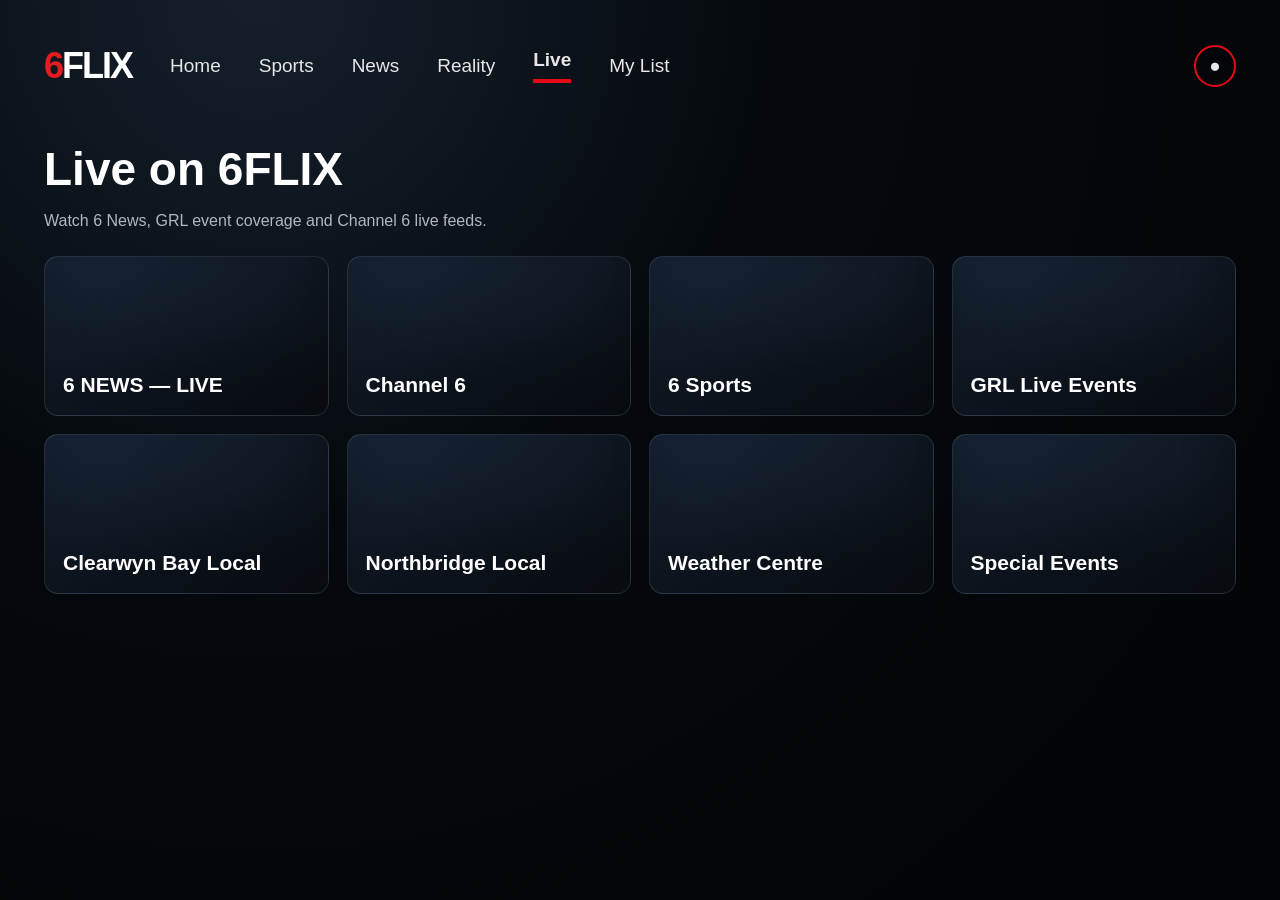
==== live.html @ b38acb1f "Add files via upload" ====
<!doctype html><html lang="en"><head><meta charset="utf-8"><meta name="viewport" content="width=device-width,initial-scale=1"><title>6FLIX — Live</title><link rel="stylesheet" href="style.css"></head><body><main class="generated"><nav class="gen-nav"><div class="brand"><b>6</b>FLIX</div><a href="index.html">Home</a><a href="sports.html">Sports</a><a href="news.html">News</a><a href="reality.html">Reality</a><a class="active" href="live.html">Live</a><a href="my-list.html">My List</a><div class="spacer"></div><a href="profiles.html" class="profile-dot">●</a></nav><h1 class="page-title">Live on 6FLIX</h1><p class="sub">Watch 6 News, GRL event coverage and Channel 6 live feeds.</p><section class="grid"><div class="card">6 NEWS — LIVE</div><div class="card">Channel 6</div><div class="card">6 Sports</div><div class="card">GRL Live Events</div><div class="card">Clearwyn Bay Local</div><div class="card">Northbridge Local</div><div class="card">Weather Centre</div><div class="card">Special Events</div></section></main></body></html>
---- style.css ----
:root{--red:#e50914;--panel:#091119;--muted:#aab2bc;--white:#fff}
*{box-sizing:border-box}html,body{margin:0;background:#03070b;color:#fff;font-family:Inter,Segoe UI,Arial,sans-serif;min-height:100%;overflow-x:hidden}a{color:inherit;text-decoration:none}
.app{width:100%;min-height:100vh;background:#03070b}.screen{position:relative;width:100%;max-width:1920px;margin:0 auto;aspect-ratio:1672/941;min-height:min(100vh,941px);background:#03070b;overflow:hidden}.screen>img.bg{position:absolute;inset:0;width:100%;height:100%;object-fit:cover;display:block;user-select:none;-webkit-user-drag:none}
.hotspot{position:absolute;z-index:5;border-radius:10px;cursor:pointer}.hotspot:focus-visible{outline:3px solid #fff;outline-offset:2px}.hotspot:hover{background:rgba(255,255,255,.035)}
.nav-home{left:12.4%;top:1.2%;width:5.8%;height:5.5%}.nav-sports{left:19.3%;top:1.2%;width:6.2%;height:5.5%}.nav-news{left:25.6%;top:1.2%;width:5.5%;height:5.5%}.nav-reality{left:31.6%;top:1.2%;width:6.2%;height:5.5%}.nav-live{left:37.3%;top:1.2%;width:5%;height:5.5%}.nav-list{left:42.1%;top:1.2%;width:6.7%;height:5.5%}.nav-search{left:89.2%;top:1%;width:3.7%;height:5.8%}.nav-profile{left:93.2%;top:.8%;width:4%;height:6.2%}
.hero-primary{left:3.2%;top:35.1%;width:15.9%;height:6.2%}.hero-secondary{left:19.8%;top:35.1%;width:12.4%;height:6.2%}
.floating{position:fixed;inset:0;z-index:20;display:none;align-items:center;justify-content:center;background:rgba(0,0,0,.72);backdrop-filter:blur(16px)}.floating.open{display:flex}.modal{width:min(720px,92vw);background:linear-gradient(180deg,#101820,#070b0f);border:1px solid rgba(255,255,255,.14);border-radius:22px;box-shadow:0 30px 80px rgba(0,0,0,.65);padding:28px}.modal h2{margin:0 0 12px;font-size:32px}.modal p{color:#bac3cd;line-height:1.55}.modal .close{float:right;border:0;background:#222c35;color:#fff;width:40px;height:40px;border-radius:50%;font-size:24px;cursor:pointer}.searchbox{display:flex;gap:12px;margin-top:20px}.searchbox input{flex:1;background:#0b1117;border:1px solid #39434d;color:#fff;border-radius:12px;padding:15px 16px;font-size:18px}.btn{border:0;border-radius:11px;padding:14px 20px;font-weight:700;font-size:16px;cursor:pointer}.btn.red{background:var(--red);color:#fff}.btn.dark{background:#232b33;color:#fff}.results{display:grid;grid-template-columns:repeat(3,1fr);gap:12px;margin-top:20px}.result{aspect-ratio:16/9;border-radius:12px;background:linear-gradient(135deg,#273545,#111923);display:flex;align-items:end;padding:12px;font-weight:700;border:1px solid rgba(255,255,255,.08)}
.generated{min-height:100vh;background:radial-gradient(circle at 20% 0,#15202c 0,#05090d 38%,#020406 100%);padding:30px 44px}.gen-nav{display:flex;align-items:center;gap:38px;height:72px}.brand{font-weight:900;font-size:36px;letter-spacing:-2px}.brand b{color:#e31b23}.gen-nav a{font-size:19px;color:#e7e7e7}.gen-nav a.active{font-weight:800;border-bottom:4px solid var(--red);padding-bottom:8px}.spacer{flex:1}.profile-dot{width:42px;height:42px;border:2px solid var(--red);border-radius:50%;display:grid;place-items:center}.page-title{font-size:46px;margin:40px 0 8px}.sub{color:#aeb8c3;margin-bottom:26px}.grid{display:grid;grid-template-columns:repeat(4,minmax(0,1fr));gap:18px}.card{aspect-ratio:16/9;border-radius:14px;background:linear-gradient(135deg,#182638,#0c1118);border:1px solid rgba(255,255,255,.09);padding:18px;display:flex;align-items:flex-end;font-size:21px;font-weight:800;box-shadow:inset 0 -70px 80px rgba(0,0,0,.35)}
.profile-screen .hotspot-profile{position:absolute;z-index:5;top:35%;width:8%;height:17%;border-radius:14px;cursor:pointer}.p1{left:61.5%}.p2{left:68.5%}.p3{left:75.5%}.p4{left:82.5%}.p5{left:89.5%}
@media(max-width:900px){.screen{aspect-ratio:16/9;min-height:auto}.generated{padding:20px}.gen-nav{gap:16px;overflow:auto}.gen-nav a{font-size:15px}.brand{font-size:28px}.grid{grid-template-columns:repeat(2,1fr)}.modal h2{font-size:26px}.results{grid-template-columns:1fr 1fr}}
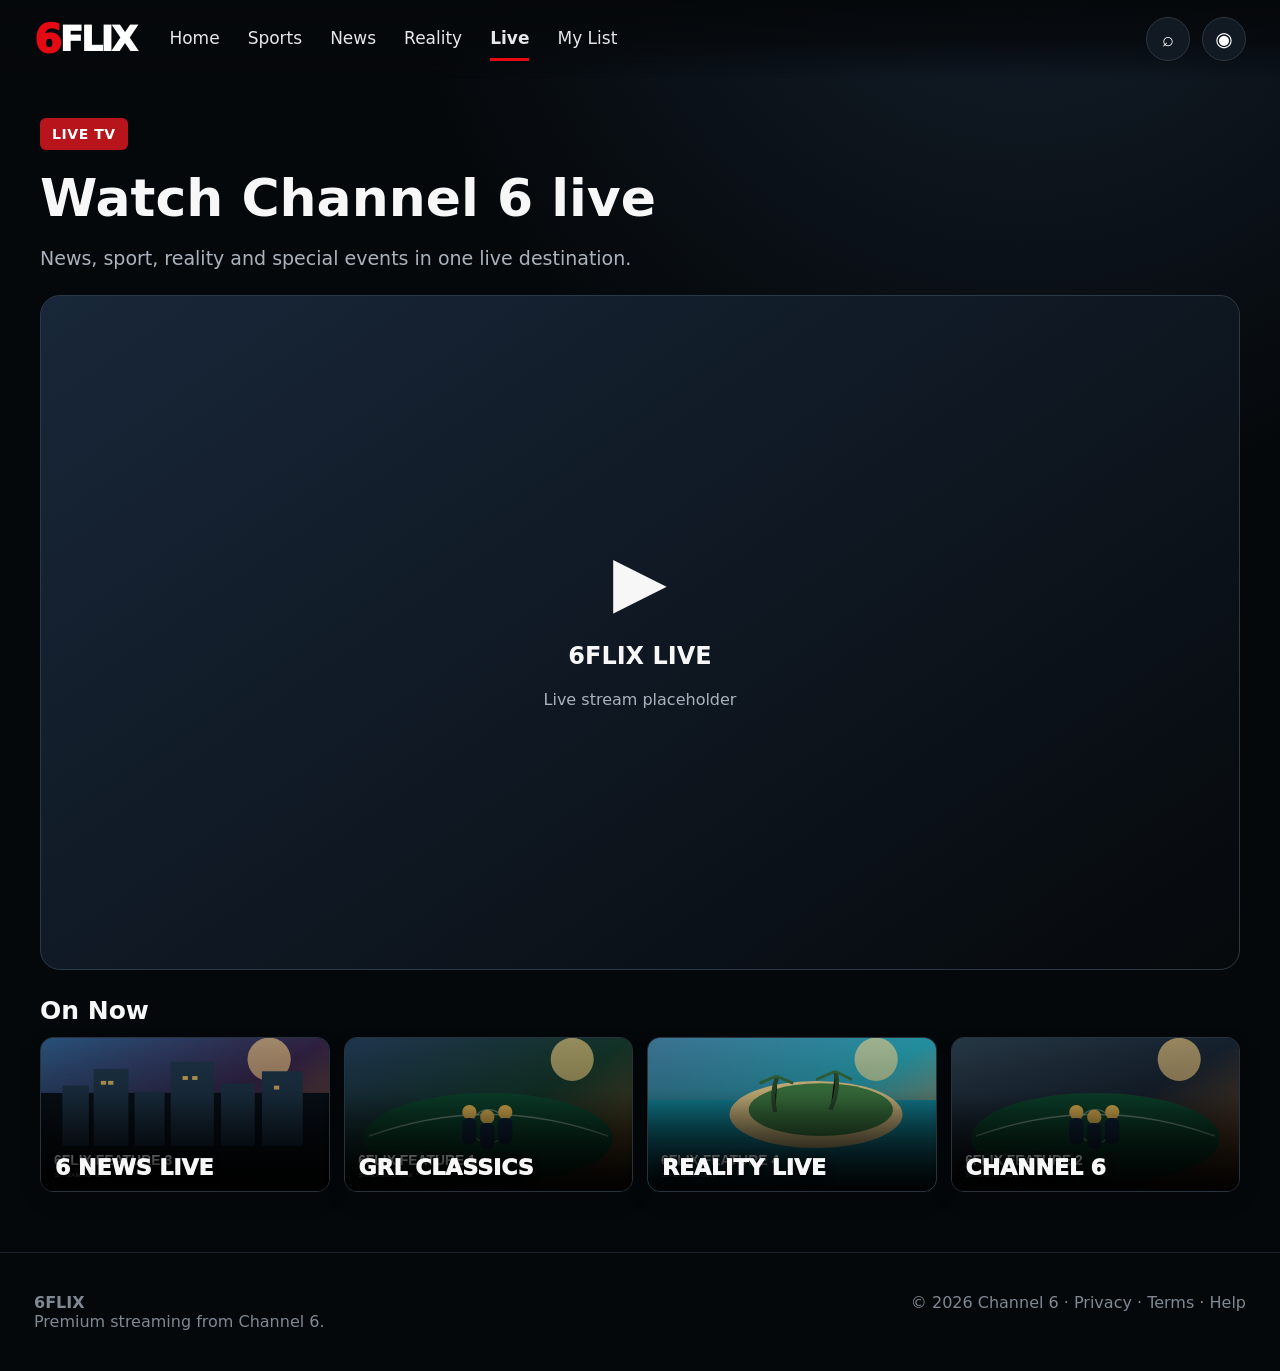
==== commit ad9e1505: "Add files via upload" ====
--- a/live.html
+++ b/live.html
@@ -1 +1 @@
-<!doctype html><html lang="en"><head><meta charset="utf-8"><meta name="viewport" content="width=device-width,initial-scale=1"><title>6FLIX — Live</title><link rel="stylesheet" href="style.css"></head><body><main class="generated"><nav class="gen-nav"><div class="brand"><b>6</b>FLIX</div><a href="index.html">Home</a><a href="sports.html">Sports</a><a href="news.html">News</a><a href="reality.html">Reality</a><a class="active" href="live.html">Live</a><a href="my-list.html">My List</a><div class="spacer"></div><a href="profiles.html" class="profile-dot">●</a></nav><h1 class="page-title">Live on 6FLIX</h1><p class="sub">Watch 6 News, GRL event coverage and Channel 6 live feeds.</p><section class="grid"><div class="card">6 NEWS — LIVE</div><div class="card">Channel 6</div><div class="card">6 Sports</div><div class="card">GRL Live Events</div><div class="card">Clearwyn Bay Local</div><div class="card">Northbridge Local</div><div class="card">Weather Centre</div><div class="card">Special Events</div></section></main></body></html>
+<!doctype html><html lang="en"><head><meta charset="utf-8"><meta name="viewport" content="width=device-width,initial-scale=1"><title>6FLIX — Live TV</title><link rel="stylesheet" href="style.css"></head><body><header class="topbar"><a class="logo" href="index.html"><span class="six">6</span><span class="flix">FLIX</span></a><nav class="nav"><a href="index.html" data-nav="home">Home</a><a href="sports.html" data-nav="sports">Sports</a><a href="news.html" data-nav="news">News</a><a href="reality.html" data-nav="reality">Reality</a><a href="live.html" data-nav="live" class="active">Live</a><a href="my-list.html" data-nav="list">My List</a></nav><div class="nav-actions"><button class="icon-btn" aria-label="Search">⌕</button><div class="profile-menu"><button class="icon-btn" data-profile-toggle aria-label="Profile">◉</button><div class="profile-pop"><a href="profiles.html">Switch profile</a><a href="plans.html">Plan & billing</a><a href="welcome.html">Sign out</a></div></div></div></header><main class="page" style="padding-top:40px"><div style="max-width:1200px;margin:auto"><span class="eyebrow">LIVE TV</span><h1 style="font-size:52px;margin:18px 0 8px">Watch Channel 6 live</h1><p style="color:#aab3bd;font-size:19px">News, sport, reality and special events in one live destination.</p><div style="margin-top:26px;aspect-ratio:16/9;border-radius:20px;background:linear-gradient(145deg,#182739,#06090c);display:grid;place-items:center;border:1px solid #2c3945"><div class="center"><div style="font-size:70px">▶</div><h2>6FLIX LIVE</h2><p style="color:#aab3bd">Live stream placeholder</p></div></div><section class="section"><h2>On Now</h2><div class="row"><article class="card"><div class="art" style="background-image:url('assets/card-3.svg')"></div><div class="card-content"><div class="card-title">6 News Live</div></div></article><article class="card"><div class="art" style="background-image:url('assets/card-1.svg')"></div><div class="card-content"><div class="card-title">GRL Classics</div></div></article><article class="card"><div class="art" style="background-image:url('assets/card-4.svg')"></div><div class="card-content"><div class="card-title">Reality Live</div></div></article><article class="card"><div class="art" style="background-image:url('assets/card-2.svg')"></div><div class="card-content"><div class="card-title">Channel 6</div></div></article></div></section></div></main><footer class="footer"><div><strong>6FLIX</strong><br>Premium streaming from Channel 6.</div><div>© 2026 Channel 6 · Privacy · Terms · Help</div></footer><script src="app.js"></script></body></html>
--- a/style.css
+++ b/style.css
@@ -1,10 +1,8 @@
-:root{--red:#e50914;--panel:#091119;--muted:#aab2bc;--white:#fff}
-*{box-sizing:border-box}html,body{margin:0;background:#03070b;color:#fff;font-family:Inter,Segoe UI,Arial,sans-serif;min-height:100%;overflow-x:hidden}a{color:inherit;text-decoration:none}
-.app{width:100%;min-height:100vh;background:#03070b}.screen{position:relative;width:100%;max-width:1920px;margin:0 auto;aspect-ratio:1672/941;min-height:min(100vh,941px);background:#03070b;overflow:hidden}.screen>img.bg{position:absolute;inset:0;width:100%;height:100%;object-fit:cover;display:block;user-select:none;-webkit-user-drag:none}
-.hotspot{position:absolute;z-index:5;border-radius:10px;cursor:pointer}.hotspot:focus-visible{outline:3px solid #fff;outline-offset:2px}.hotspot:hover{background:rgba(255,255,255,.035)}
-.nav-home{left:12.4%;top:1.2%;width:5.8%;height:5.5%}.nav-sports{left:19.3%;top:1.2%;width:6.2%;height:5.5%}.nav-news{left:25.6%;top:1.2%;width:5.5%;height:5.5%}.nav-reality{left:31.6%;top:1.2%;width:6.2%;height:5.5%}.nav-live{left:37.3%;top:1.2%;width:5%;height:5.5%}.nav-list{left:42.1%;top:1.2%;width:6.7%;height:5.5%}.nav-search{left:89.2%;top:1%;width:3.7%;height:5.8%}.nav-profile{left:93.2%;top:.8%;width:4%;height:6.2%}
-.hero-primary{left:3.2%;top:35.1%;width:15.9%;height:6.2%}.hero-secondary{left:19.8%;top:35.1%;width:12.4%;height:6.2%}
-.floating{position:fixed;inset:0;z-index:20;display:none;align-items:center;justify-content:center;background:rgba(0,0,0,.72);backdrop-filter:blur(16px)}.floating.open{display:flex}.modal{width:min(720px,92vw);background:linear-gradient(180deg,#101820,#070b0f);border:1px solid rgba(255,255,255,.14);border-radius:22px;box-shadow:0 30px 80px rgba(0,0,0,.65);padding:28px}.modal h2{margin:0 0 12px;font-size:32px}.modal p{color:#bac3cd;line-height:1.55}.modal .close{float:right;border:0;background:#222c35;color:#fff;width:40px;height:40px;border-radius:50%;font-size:24px;cursor:pointer}.searchbox{display:flex;gap:12px;margin-top:20px}.searchbox input{flex:1;background:#0b1117;border:1px solid #39434d;color:#fff;border-radius:12px;padding:15px 16px;font-size:18px}.btn{border:0;border-radius:11px;padding:14px 20px;font-weight:700;font-size:16px;cursor:pointer}.btn.red{background:var(--red);color:#fff}.btn.dark{background:#232b33;color:#fff}.results{display:grid;grid-template-columns:repeat(3,1fr);gap:12px;margin-top:20px}.result{aspect-ratio:16/9;border-radius:12px;background:linear-gradient(135deg,#273545,#111923);display:flex;align-items:end;padding:12px;font-weight:700;border:1px solid rgba(255,255,255,.08)}
-.generated{min-height:100vh;background:radial-gradient(circle at 20% 0,#15202c 0,#05090d 38%,#020406 100%);padding:30px 44px}.gen-nav{display:flex;align-items:center;gap:38px;height:72px}.brand{font-weight:900;font-size:36px;letter-spacing:-2px}.brand b{color:#e31b23}.gen-nav a{font-size:19px;color:#e7e7e7}.gen-nav a.active{font-weight:800;border-bottom:4px solid var(--red);padding-bottom:8px}.spacer{flex:1}.profile-dot{width:42px;height:42px;border:2px solid var(--red);border-radius:50%;display:grid;place-items:center}.page-title{font-size:46px;margin:40px 0 8px}.sub{color:#aeb8c3;margin-bottom:26px}.grid{display:grid;grid-template-columns:repeat(4,minmax(0,1fr));gap:18px}.card{aspect-ratio:16/9;border-radius:14px;background:linear-gradient(135deg,#182638,#0c1118);border:1px solid rgba(255,255,255,.09);padding:18px;display:flex;align-items:flex-end;font-size:21px;font-weight:800;box-shadow:inset 0 -70px 80px rgba(0,0,0,.35)}
-.profile-screen .hotspot-profile{position:absolute;z-index:5;top:35%;width:8%;height:17%;border-radius:14px;cursor:pointer}.p1{left:61.5%}.p2{left:68.5%}.p3{left:75.5%}.p4{left:82.5%}.p5{left:89.5%}
-@media(max-width:900px){.screen{aspect-ratio:16/9;min-height:auto}.generated{padding:20px}.gen-nav{gap:16px;overflow:auto}.gen-nav a{font-size:15px}.brand{font-size:28px}.grid{grid-template-columns:repeat(2,1fr)}.modal h2{font-size:26px}.results{grid-template-columns:1fr 1fr}}
+:root{
+  --bg:#05080b;--bg2:#091018;--panel:#0d141c;--panel2:#121b25;--text:#f7f7f8;--muted:#aab3bd;--red:#e50914;--red2:#ff2433;--gold:#f4b940;--line:#23303b;--shadow:0 18px 50px rgba(0,0,0,.38);--radius:16px
+}
+*{box-sizing:border-box}html{scroll-behavior:smooth}body{margin:0;background:radial-gradient(circle at 80% -10%,#14202d 0,transparent 35%),var(--bg);color:var(--text);font-family:Inter,ui-sans-serif,system-ui,-apple-system,Segoe UI,Roboto,Arial,sans-serif}a{color:inherit;text-decoration:none}button,input,select{font:inherit}.app{min-height:100vh}.topbar{position:sticky;top:0;z-index:50;display:flex;align-items:center;gap:34px;padding:16px 34px;background:linear-gradient(180deg,rgba(5,8,11,.98),rgba(5,8,11,.8),transparent);backdrop-filter:blur(14px)}.logo{display:flex;align-items:center;font-weight:950;font-size:34px;letter-spacing:-2px}.logo .six{color:var(--red);font-size:1.17em}.logo .flix{color:#fff}.nav{display:flex;gap:28px;align-items:center;flex:1}.nav a{font-size:17px;color:#e5e7ea;padding:10px 0;border-bottom:3px solid transparent}.nav a.active{font-weight:800;border-color:var(--red)}.nav-actions{display:flex;gap:12px;align-items:center}.icon-btn,.pill-btn,.primary,.secondary{border:0;cursor:pointer;transition:.18s ease}.icon-btn{width:44px;height:44px;border-radius:999px;background:#111923;color:#fff;border:1px solid #2b3742;font-size:20px}.icon-btn:hover,.pill-btn:hover,.secondary:hover{background:#18222e}.pill-btn{padding:11px 16px;border-radius:999px;background:#101720;border:1px solid #26323d;color:#fff}.primary{background:linear-gradient(180deg,var(--red2),var(--red));color:#fff;border-radius:10px;padding:15px 22px;font-weight:800;box-shadow:0 8px 24px rgba(229,9,20,.25)}.primary:hover{transform:translateY(-1px);filter:brightness(1.06)}.secondary{background:#18202a;color:#fff;border:1px solid #3a4651;border-radius:10px;padding:15px 22px;font-weight:750}.page{padding:0 34px 60px}.hero{position:relative;min-height:510px;border-radius:0 0 24px 24px;overflow:hidden;margin-top:-76px;padding:145px 34px 44px;display:flex;align-items:flex-end;background-size:cover;background-position:center}.hero:before{content:"";position:absolute;inset:0;background:linear-gradient(90deg,rgba(4,7,10,.98) 0%,rgba(4,7,10,.83) 33%,rgba(4,7,10,.22) 67%,rgba(4,7,10,.5) 100%),linear-gradient(0deg,#05080b 0%,transparent 48%)}.hero-content{position:relative;z-index:2;max-width:650px}.eyebrow{display:inline-flex;align-items:center;gap:8px;padding:8px 12px;border-radius:6px;background:#b8141c;color:#fff;font-weight:900;font-size:14px;letter-spacing:.04em;text-transform:uppercase}.hero h1{font-size:56px;line-height:.95;margin:14px 0 14px;letter-spacing:-2px;text-transform:uppercase;font-weight:950}.hero h1 .gold{color:#ffd36c}.hero p{font-size:19px;line-height:1.35;color:#e7eaed;max-width:600px}.hero-actions{display:flex;gap:12px;margin-top:22px}.side-card{position:absolute;z-index:3;right:34px;top:118px;width:310px;background:rgba(6,11,16,.92);border:1px solid #8c6523;border-radius:15px;padding:18px;box-shadow:var(--shadow);backdrop-filter:blur(8px)}.side-card h3{margin:0 0 4px;font-size:24px}.side-card .muted{color:var(--muted);font-size:14px}.team-list{display:grid;gap:10px;margin-top:14px}.team-item{display:flex;align-items:center;gap:10px;font-weight:700;font-size:14px}.team-badge{width:32px;height:32px;border-radius:10px;display:grid;place-items:center;background:#18212b;border:1px solid #354250;font-weight:900}.section{margin-top:26px}.section h2{font-size:25px;margin:0 0 12px}.row{display:grid;grid-template-columns:repeat(4,minmax(0,1fr));gap:14px}.card{position:relative;min-height:155px;border-radius:13px;overflow:hidden;background:#111923;border:1px solid #28333e;cursor:pointer;box-shadow:0 8px 20px rgba(0,0,0,.18);transition:transform .18s ease,border-color .18s ease}.card:hover{transform:translateY(-4px) scale(1.01);border-color:#536170}.card .art{position:absolute;inset:0;background-size:cover;background-position:center;transition:transform .25s ease}.card:hover .art{transform:scale(1.03)}.card:after{content:"";position:absolute;inset:0;background:linear-gradient(0deg,rgba(0,0,0,.92) 0%,rgba(0,0,0,.2) 60%,transparent 100%)}.card-content{position:absolute;z-index:2;left:14px;right:14px;bottom:12px}.card-title{font-size:22px;font-weight:950;line-height:.95;text-transform:uppercase;text-shadow:0 2px 8px #000}.card-meta{display:flex;justify-content:space-between;color:#dbe0e5;font-size:12px;margin-top:8px}.mini-row{display:grid;grid-template-columns:repeat(6,minmax(0,1fr));gap:12px}.mini-card{min-height:120px}.mini-card .card-title{font-size:16px}.profile-menu{position:relative}.profile-pop{display:none;position:absolute;right:0;top:52px;width:220px;background:#0d141c;border:1px solid #2d3944;border-radius:13px;padding:10px;box-shadow:var(--shadow)}.profile-menu.open .profile-pop{display:block}.profile-pop a{display:block;padding:11px 12px;border-radius:8px;color:#e8ebee}.profile-pop a:hover{background:#151f2a}.live-dot{width:10px;height:10px;border-radius:50%;background:var(--red);display:inline-block;box-shadow:0 0 0 5px rgba(229,9,20,.15)}
+/* auth + marketing */
+.marketing-header{display:flex;align-items:center;justify-content:space-between;padding:20px 38px;position:absolute;z-index:5;width:100%}.marketing-hero{min-height:680px;display:grid;place-items:center;text-align:center;padding:100px 24px 50px;background:radial-gradient(circle at 50% 28%,rgba(229,9,20,.18),transparent 28%),linear-gradient(rgba(4,7,10,.42),rgba(4,7,10,.94)),url('assets/hero-home.svg') center/cover}.marketing-hero .inner{max-width:840px}.marketing-hero h1{font-size:70px;line-height:1;margin:0 0 20px;letter-spacing:-3px}.marketing-hero p{color:#d4dae0;font-size:22px;line-height:1.45}.cta-row{display:flex;justify-content:center;gap:14px;margin-top:28px}.feature-grid{padding:50px 34px 70px;display:grid;grid-template-columns:repeat(3,1fr);gap:18px}.feature{padding:24px;border-radius:18px;background:linear-gradient(145deg,#111923,#0a1016);border:1px solid #25313c}.feature h3{font-size:23px;margin:10px 0}.feature p{color:#aeb7c0;line-height:1.5}.plans-wrap{max-width:1100px;margin:0 auto;padding:110px 24px 70px}.plans-wrap h1{text-align:center;font-size:50px;margin-bottom:8px}.plans-wrap>.sub{text-align:center;color:var(--muted);font-size:18px;margin-bottom:30px}.plans{display:grid;grid-template-columns:repeat(3,1fr);gap:18px}.plan{background:#0d141c;border:1px solid #28333e;border-radius:20px;padding:24px;position:relative}.plan.featured{border-color:#e02b34;box-shadow:0 0 0 2px rgba(229,9,20,.12),0 24px 70px rgba(0,0,0,.34)}.plan .tag{position:absolute;top:-13px;left:50%;transform:translateX(-50%);background:var(--red);padding:7px 12px;border-radius:999px;font-weight:800;font-size:12px}.plan h2{font-size:30px;margin:4px 0}.price{font-size:42px;font-weight:950;margin:10px 0}.price small{font-size:15px;color:var(--muted);font-weight:500}.plan ul{padding-left:20px;color:#d9dde1;line-height:1.9}.plan .primary,.plan .secondary{width:100%;margin-top:14px}.auth-shell{min-height:100vh;display:grid;place-items:center;padding:90px 20px;background:radial-gradient(circle at 50% 0%,rgba(229,9,20,.14),transparent 35%),#05080b}.auth-card{width:min(540px,100%);background:#0d141c;border:1px solid #2a3540;border-radius:22px;padding:30px;box-shadow:var(--shadow)}.auth-card h1{margin:0 0 6px;font-size:36px}.auth-card p{color:var(--muted)}.field{display:grid;gap:7px;margin:16px 0}.field label{font-size:13px;font-weight:800;color:#cfd5db}.field input,.field select{background:#091018;color:#fff;border:1px solid #33404c;border-radius:10px;padding:14px 15px;outline:none}.field input:focus,.field select:focus{border-color:#df2731;box-shadow:0 0 0 3px rgba(229,9,20,.12)}.auth-card .primary{width:100%;margin-top:8px}.steps{display:flex;gap:8px;margin-bottom:22px}.step{height:4px;flex:1;border-radius:999px;background:#26313c}.step.active{background:var(--red)}.legal{font-size:12px;color:#7f8a95;line-height:1.5;margin-top:14px}.center{text-align:center}.link-red{color:#ff3e47;font-weight:750}.profile-grid{display:grid;grid-template-columns:repeat(5,1fr);gap:24px;max-width:950px;margin:0 auto}.profile-tile{text-align:center;cursor:pointer}.avatar{aspect-ratio:1;border-radius:18px;display:grid;place-items:center;font-size:54px;font-weight:900;background:linear-gradient(145deg,#273441,#10171e);border:2px solid transparent}.profile-tile:hover .avatar{border-color:#fff}.profile-tile.active .avatar{background:linear-gradient(145deg,#a51e25,#621013);border-color:#fff}.profile-tile span{display:block;margin-top:10px;color:#d8dde2}.footer{padding:40px 34px;border-top:1px solid #1b242c;color:#7e8994;display:flex;justify-content:space-between;gap:20px;flex-wrap:wrap}
+@media(max-width:1050px){.row{grid-template-columns:repeat(2,1fr)}.mini-row{grid-template-columns:repeat(3,1fr)}.side-card{display:none}.hero-content{max-width:760px}.plans{grid-template-columns:1fr}.feature-grid{grid-template-columns:1fr}.profile-grid{grid-template-columns:repeat(3,1fr)}}
+@media(max-width:760px){.topbar{padding:12px 16px;gap:14px}.logo{font-size:27px}.nav{overflow:auto;gap:18px}.nav a{font-size:14px;white-space:nowrap}.page{padding:0 16px 40px}.hero{margin-top:-68px;padding:120px 20px 32px;min-height:500px}.hero h1{font-size:43px}.hero p{font-size:16px}.hero-actions{flex-wrap:wrap}.row{grid-template-columns:1fr}.mini-row{grid-template-columns:1fr 1fr}.marketing-hero h1{font-size:48px}.marketing-header{padding:16px 18px}.cta-row{flex-direction:column}.plans-wrap h1{font-size:40px}.profile-grid{grid-template-columns:repeat(2,1fr)}.nav-actions .pill-btn{display:none}}
